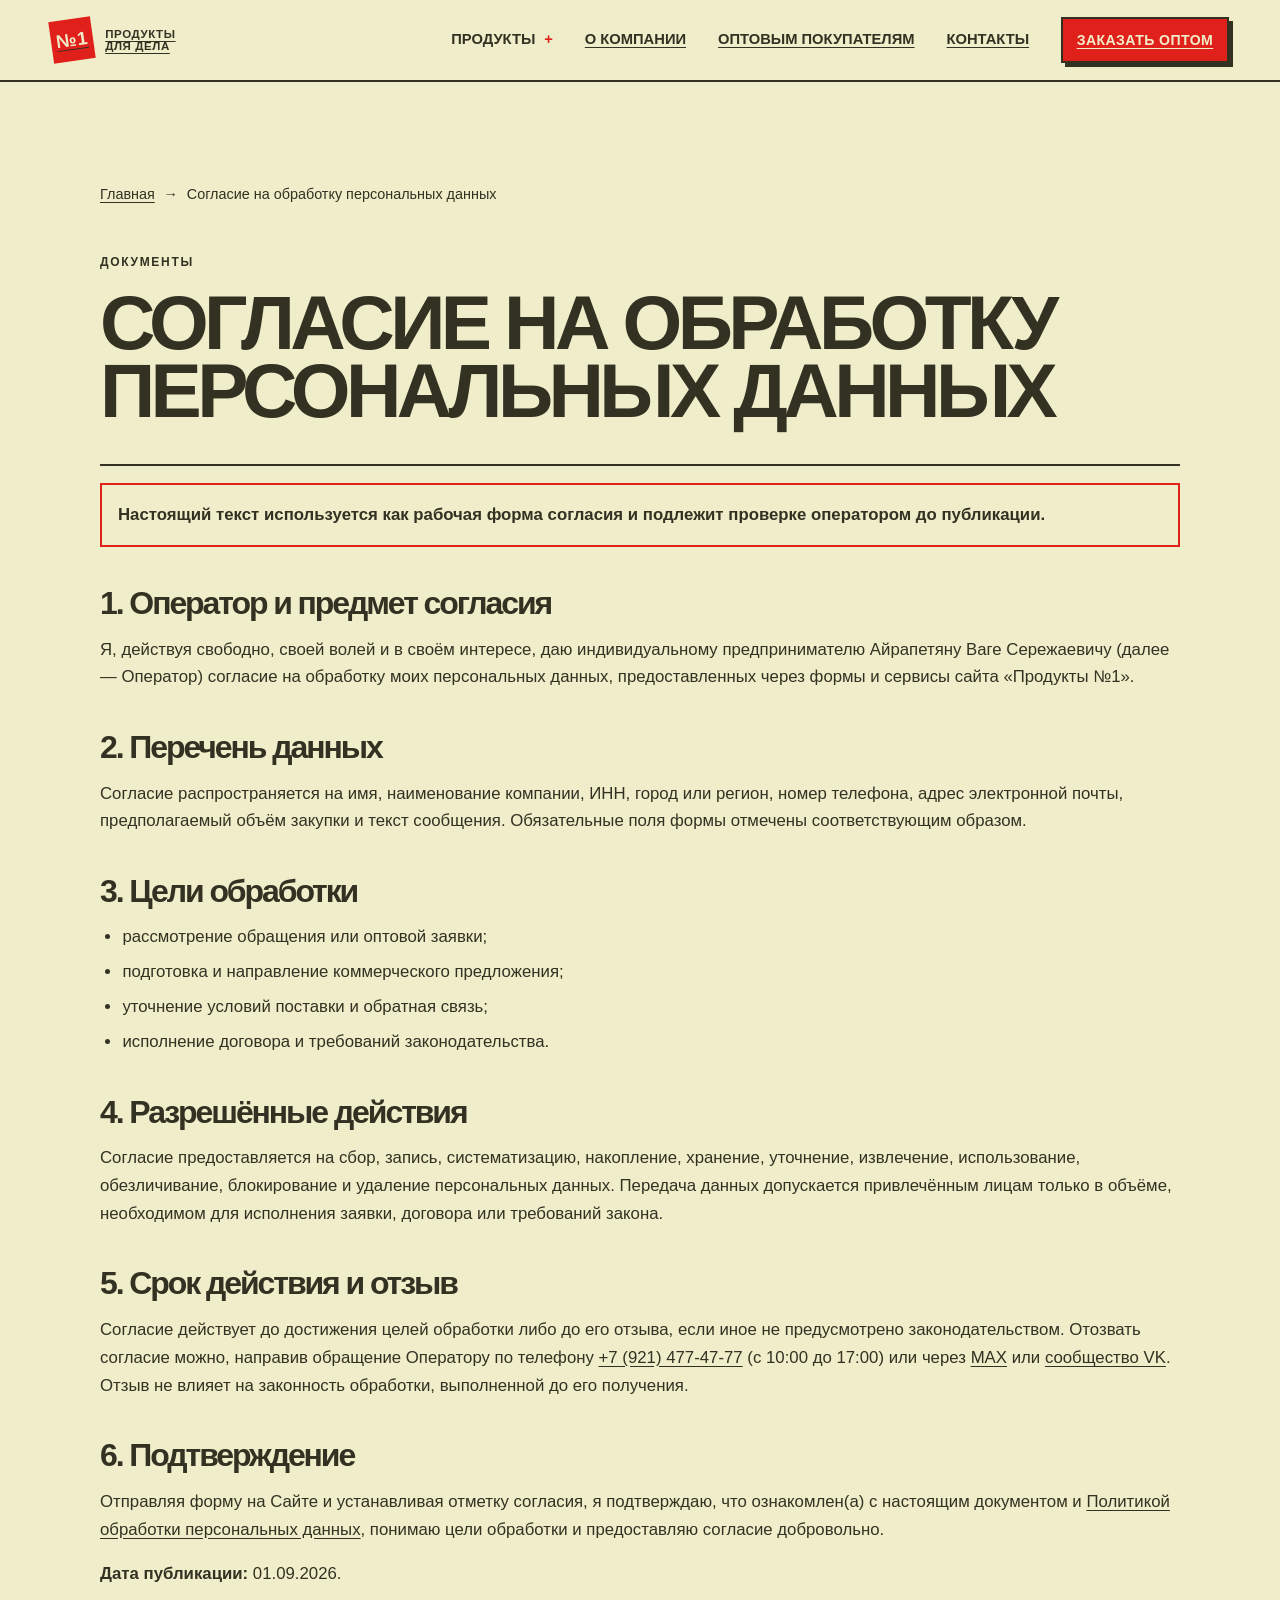
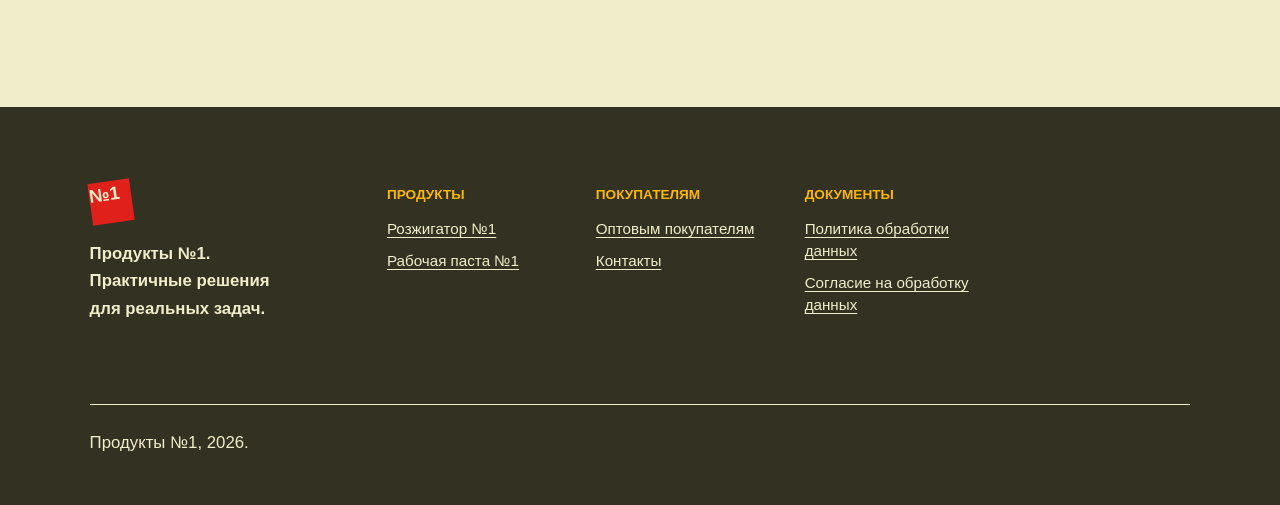
==== consent/index.html @ fa7cd488 "Optimize site SEO and browser video delivery" ====
<!doctype html><html lang="ru"><head><meta charset="utf-8"><meta name="viewport" content="width=device-width, initial-scale=1"><meta name="robots" content="noindex,follow"><base href="../"><title>Согласие на обработку персональных данных — Продукты №1</title><meta name="description" content="Согласие на обработку персональных данных на сайте «Продукты №1»."><link rel="stylesheet" href="assets/css/styles.css"><link rel="stylesheet" href="assets/css/legal.css"></head><body class="legal-page"><a class="skip-link" href="#main">Перейти к содержимому</a><header class="site-header"><a class="brand" href="" aria-label="Продукты №1 — на главную"><span class="brand-mark">№1</span><span>ПРОДУКТЫ<br>ДЛЯ ДЕЛА</span></a><button class="menu-toggle" aria-expanded="false" aria-controls="primary-nav">Меню</button><nav id="primary-nav" class="primary-nav" aria-label="Основная навигация"><div class="nav-products"><button class="products-toggle" aria-expanded="false" aria-controls="products-menu">Продукты <span>+</span></button><div id="products-menu" class="products-menu"><a href="rozzhigator/">Розжигатор №1</a><a href="rabochaya-pasta/">Рабочая паста №1</a></div></div><a href="../#about">О компании</a><a href="opt/">Оптовым покупателям</a><a href="contacts/">Контакты</a><a class="button button-small" href="opt/#wholesale-form">Заказать оптом</a></nav></header><main id="main"><div class="legal-wrap"><nav class="breadcrumbs" aria-label="Хлебные крошки"><a href="">Главная</a><span>→</span><span aria-current="page">Согласие на обработку персональных данных</span></nav><p class="legal-eyebrow">ДОКУМЕНТЫ</p><h1>СОГЛАСИЕ НА ОБРАБОТКУ<br>ПЕРСОНАЛЬНЫХ ДАННЫХ</h1><div class="legal-content"><p class="legal-note">Настоящий текст используется как рабочая форма согласия и подлежит проверке оператором до публикации.</p><h2>1. Оператор и предмет согласия</h2><p>Я, действуя свободно, своей волей и в своём интересе, даю индивидуальному предпринимателю Айрапетяну Ваге Сережаевичу (далее — Оператор) согласие на обработку моих персональных данных, предоставленных через формы и сервисы сайта «Продукты №1».</p><h2>2. Перечень данных</h2><p>Согласие распространяется на имя, наименование компании, ИНН, город или регион, номер телефона, адрес электронной почты, предполагаемый объём закупки и текст сообщения. Обязательные поля формы отмечены соответствующим образом.</p><h2>3. Цели обработки</h2><ul><li>рассмотрение обращения или оптовой заявки;</li><li>подготовка и направление коммерческого предложения;</li><li>уточнение условий поставки и обратная связь;</li><li>исполнение договора и требований законодательства.</li></ul><h2>4. Разрешённые действия</h2><p>Согласие предоставляется на сбор, запись, систематизацию, накопление, хранение, уточнение, извлечение, использование, обезличивание, блокирование и удаление персональных данных. Передача данных допускается привлечённым лицам только в объёме, необходимом для исполнения заявки, договора или требований закона.</p><h2>5. Срок действия и отзыв</h2><p>Согласие действует до достижения целей обработки либо до его отзыва, если иное не предусмотрено законодательством. Отозвать согласие можно, направив обращение Оператору по телефону <a href="tel:+79214774777">+7 (921) 477‑47‑77</a> (с 10:00 до 17:00) или через <a href="https://max.ru/join/h308RtB3o9O3E5S8RD9xw1-KrrHeEQucvA1G_etLBjs" target="_blank" rel="noopener noreferrer">MAX</a> или <a href="https://vk.ru/club238262945" target="_blank" rel="noopener noreferrer">сообщество VK</a>. Отзыв не влияет на законность обработки, выполненной до его получения.</p><h2>6. Подтверждение</h2><p>Отправляя форму на Сайте и устанавливая отметку согласия, я подтверждаю, что ознакомлен(а) с настоящим документом и <a href="privacy/">Политикой обработки персональных данных</a>, понимаю цели обработки и предоставляю согласие добровольно.</p><p><strong>Дата публикации:</strong> 01.09.2026.</p></div></div></main><footer class="site-footer"><div class="footer-brand"><span class="brand-mark">№1</span><p>Продукты №1.<br>Практичные решения<br>для реальных задач.</p></div><div><h3>Продукты</h3><a href="rozzhigator/">Розжигатор №1</a><a href="rabochaya-pasta/">Рабочая паста №1</a></div><div><h3>Покупателям</h3><a href="opt/">Оптовым покупателям</a><a href="contacts/">Контакты</a></div><div><h3>Документы</h3><a href="privacy/">Политика обработки данных</a><a href="consent/" aria-current="page">Согласие на обработку данных</a></div><p class="copyright">Продукты №1, 2026.</p></footer><script src="assets/js/main.js" defer></script></body></html>
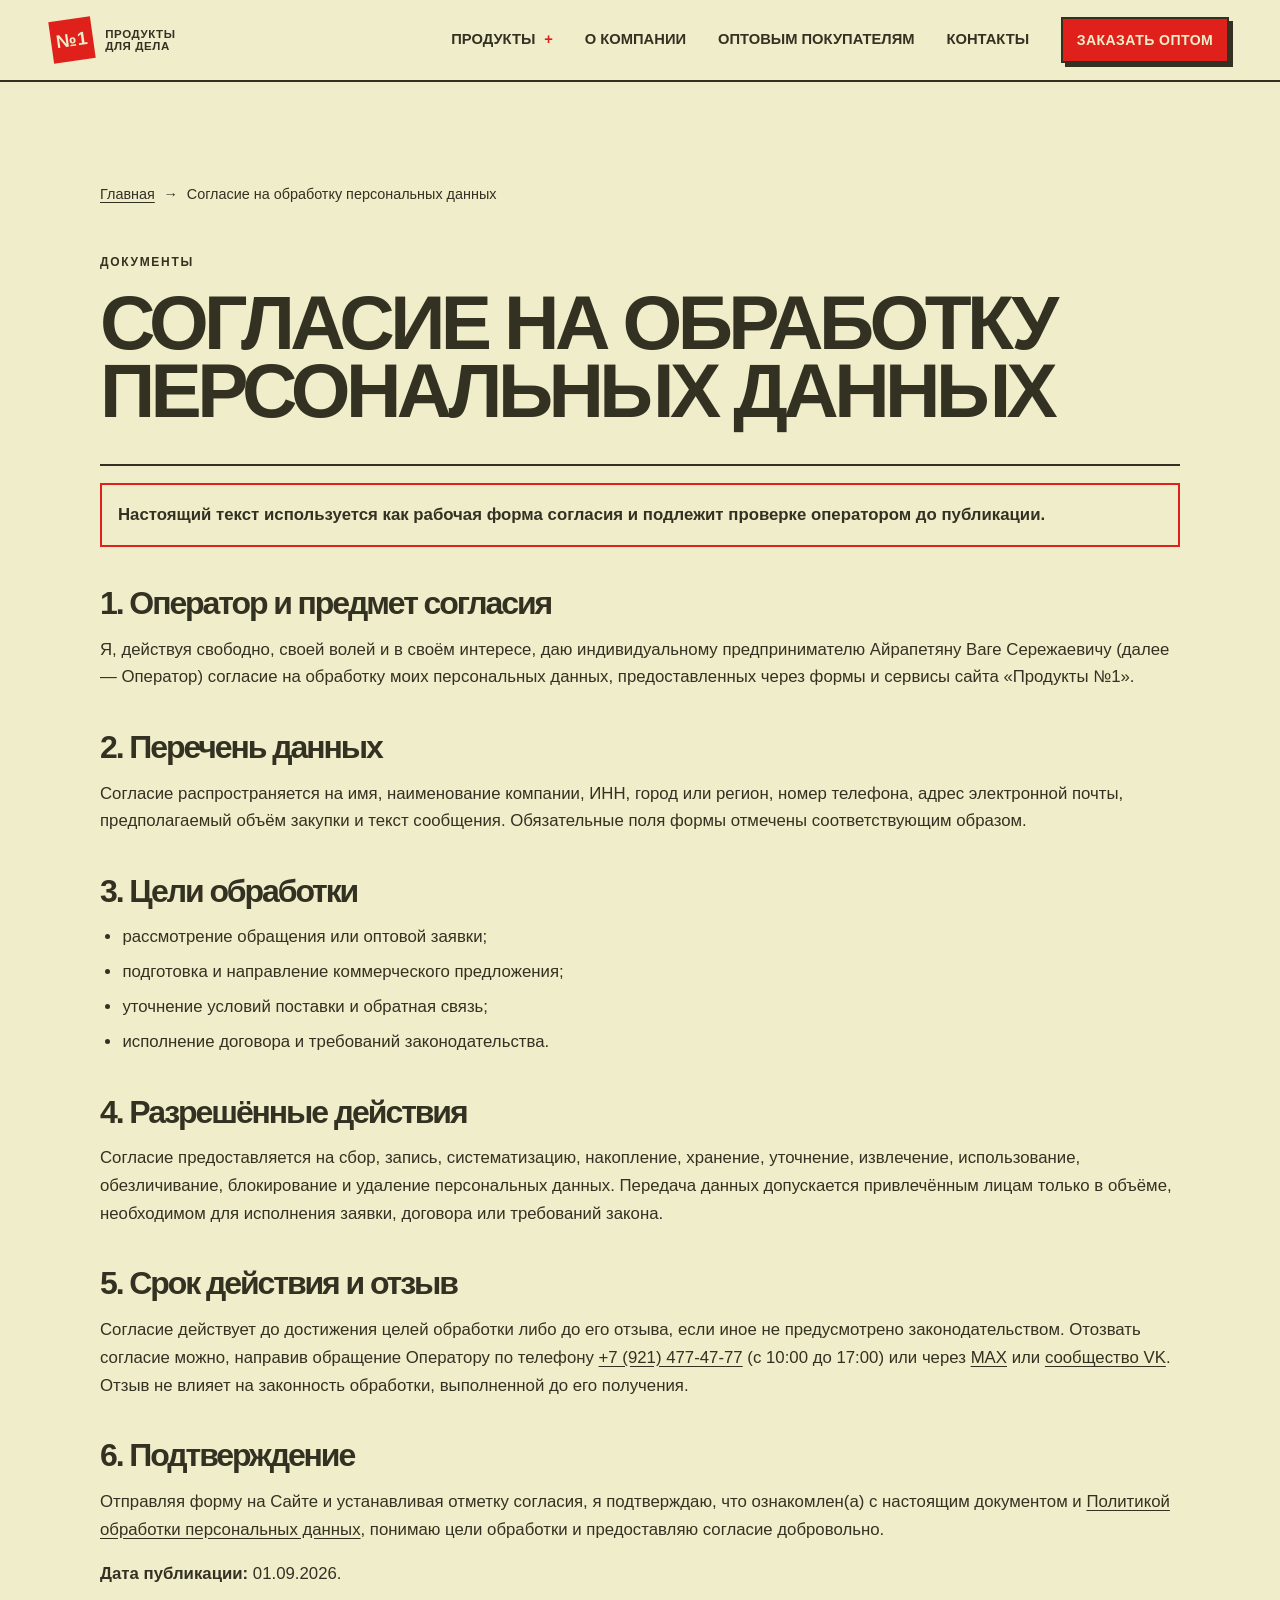
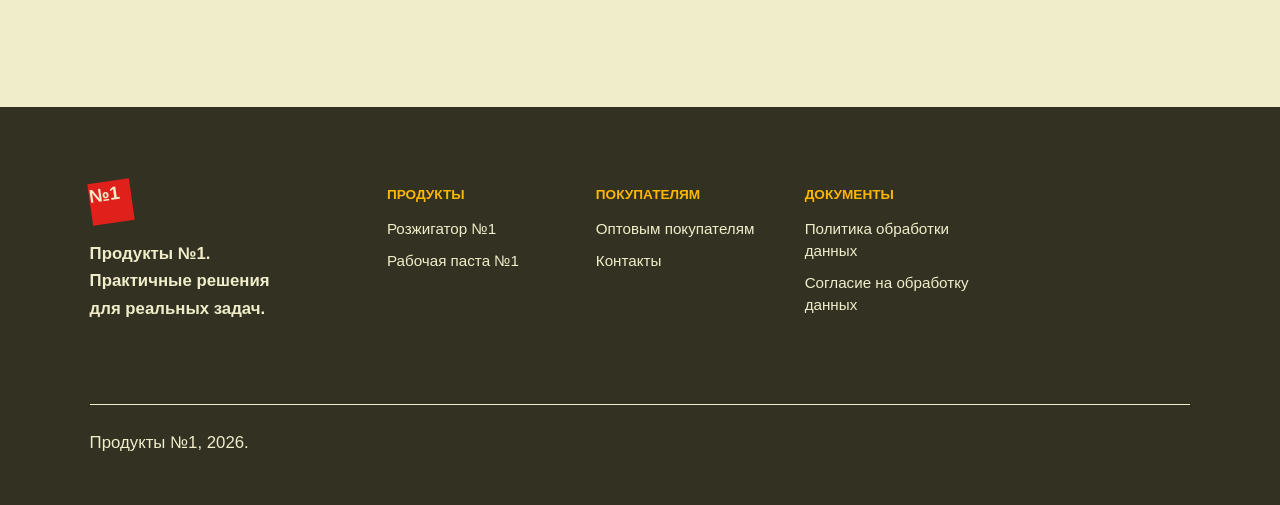
==== commit d5dcd5bb: "Replace site icons with Phosphor Bold set" ====
--- a/consent/index.html
+++ b/consent/index.html
@@ -1 +1 @@
-<!doctype html><html lang="ru"><head><meta charset="utf-8"><meta name="viewport" content="width=device-width, initial-scale=1"><meta name="robots" content="noindex,follow"><base href="../"><title>Согласие на обработку персональных данных — Продукты №1</title><meta name="description" content="Согласие на обработку персональных данных на сайте «Продукты №1»."><link rel="stylesheet" href="assets/css/styles.css"><link rel="stylesheet" href="assets/css/legal.css"></head><body class="legal-page"><a class="skip-link" href="#main">Перейти к содержимому</a><header class="site-header"><a class="brand" href="" aria-label="Продукты №1 — на главную"><span class="brand-mark">№1</span><span>ПРОДУКТЫ<br>ДЛЯ ДЕЛА</span></a><button class="menu-toggle" aria-expanded="false" aria-controls="primary-nav">Меню</button><nav id="primary-nav" class="primary-nav" aria-label="Основная навигация"><div class="nav-products"><button class="products-toggle" aria-expanded="false" aria-controls="products-menu">Продукты <span>+</span></button><div id="products-menu" class="products-menu"><a href="rozzhigator/">Розжигатор №1</a><a href="rabochaya-pasta/">Рабочая паста №1</a></div></div><a href="../#about">О компании</a><a href="opt/">Оптовым покупателям</a><a href="contacts/">Контакты</a><a class="button button-small" href="opt/#wholesale-form">Заказать оптом</a></nav></header><main id="main"><div class="legal-wrap"><nav class="breadcrumbs" aria-label="Хлебные крошки"><a href="">Главная</a><span>→</span><span aria-current="page">Согласие на обработку персональных данных</span></nav><p class="legal-eyebrow">ДОКУМЕНТЫ</p><h1>СОГЛАСИЕ НА ОБРАБОТКУ<br>ПЕРСОНАЛЬНЫХ ДАННЫХ</h1><div class="legal-content"><p class="legal-note">Настоящий текст используется как рабочая форма согласия и подлежит проверке оператором до публикации.</p><h2>1. Оператор и предмет согласия</h2><p>Я, действуя свободно, своей волей и в своём интересе, даю индивидуальному предпринимателю Айрапетяну Ваге Сережаевичу (далее — Оператор) согласие на обработку моих персональных данных, предоставленных через формы и сервисы сайта «Продукты №1».</p><h2>2. Перечень данных</h2><p>Согласие распространяется на имя, наименование компании, ИНН, город или регион, номер телефона, адрес электронной почты, предполагаемый объём закупки и текст сообщения. Обязательные поля формы отмечены соответствующим образом.</p><h2>3. Цели обработки</h2><ul><li>рассмотрение обращения или оптовой заявки;</li><li>подготовка и направление коммерческого предложения;</li><li>уточнение условий поставки и обратная связь;</li><li>исполнение договора и требований законодательства.</li></ul><h2>4. Разрешённые действия</h2><p>Согласие предоставляется на сбор, запись, систематизацию, накопление, хранение, уточнение, извлечение, использование, обезличивание, блокирование и удаление персональных данных. Передача данных допускается привлечённым лицам только в объёме, необходимом для исполнения заявки, договора или требований закона.</p><h2>5. Срок действия и отзыв</h2><p>Согласие действует до достижения целей обработки либо до его отзыва, если иное не предусмотрено законодательством. Отозвать согласие можно, направив обращение Оператору по телефону <a href="tel:+79214774777">+7 (921) 477‑47‑77</a> (с 10:00 до 17:00) или через <a href="https://max.ru/join/h308RtB3o9O3E5S8RD9xw1-KrrHeEQucvA1G_etLBjs" target="_blank" rel="noopener noreferrer">MAX</a> или <a href="https://vk.ru/club238262945" target="_blank" rel="noopener noreferrer">сообщество VK</a>. Отзыв не влияет на законность обработки, выполненной до его получения.</p><h2>6. Подтверждение</h2><p>Отправляя форму на Сайте и устанавливая отметку согласия, я подтверждаю, что ознакомлен(а) с настоящим документом и <a href="privacy/">Политикой обработки персональных данных</a>, понимаю цели обработки и предоставляю согласие добровольно.</p><p><strong>Дата публикации:</strong> 01.09.2026.</p></div></div></main><footer class="site-footer"><div class="footer-brand"><span class="brand-mark">№1</span><p>Продукты №1.<br>Практичные решения<br>для реальных задач.</p></div><div><h3>Продукты</h3><a href="rozzhigator/">Розжигатор №1</a><a href="rabochaya-pasta/">Рабочая паста №1</a></div><div><h3>Покупателям</h3><a href="opt/">Оптовым покупателям</a><a href="contacts/">Контакты</a></div><div><h3>Документы</h3><a href="privacy/">Политика обработки данных</a><a href="consent/" aria-current="page">Согласие на обработку данных</a></div><p class="copyright">Продукты №1, 2026.</p></footer><script src="assets/js/main.js" defer></script></body></html>+<!doctype html><html lang="ru"><head><meta charset="utf-8"><meta name="viewport" content="width=device-width, initial-scale=1"><meta name="robots" content="noindex,follow"><base href="../"><title>Согласие на обработку персональных данных — Продукты №1</title><meta name="description" content="Согласие на обработку персональных данных на сайте «Продукты №1»."><link rel="stylesheet" href="assets/css/styles.css"><link rel="stylesheet" href="assets/icons/phosphor/phosphor-bold.css"><link rel="stylesheet" href="assets/css/legal.css"><link rel="stylesheet" href="assets/icons/phosphor/phosphor-bold.css"></head><body class="legal-page"><a class="skip-link" href="#main">Перейти к содержимому</a><header class="site-header"><a class="brand" href="" aria-label="Продукты №1 — на главную"><span class="brand-mark">№1</span><span>ПРОДУКТЫ<br>ДЛЯ ДЕЛА</span></a><button class="menu-toggle" aria-expanded="false" aria-controls="primary-nav">Меню</button><nav id="primary-nav" class="primary-nav" aria-label="Основная навигация"><div class="nav-products"><button class="products-toggle" aria-expanded="false" aria-controls="products-menu">Продукты <span>+</span></button><div id="products-menu" class="products-menu"><a href="rozzhigator/">Розжигатор №1</a><a href="rabochaya-pasta/">Рабочая паста №1</a></div></div><a href="#about">О компании</a><a href="opt/">Оптовым покупателям</a><a href="contacts/">Контакты</a><a class="button button-small" href="opt/#wholesale-form">Заказать оптом</a></nav></header><main id="main"><div class="legal-wrap"><nav class="breadcrumbs" aria-label="Хлебные крошки"><a href="">Главная</a><span>→</span><span aria-current="page">Согласие на обработку персональных данных</span></nav><p class="legal-eyebrow">ДОКУМЕНТЫ</p><h1>СОГЛАСИЕ НА ОБРАБОТКУ<br>ПЕРСОНАЛЬНЫХ ДАННЫХ</h1><div class="legal-content"><p class="legal-note">Настоящий текст используется как рабочая форма согласия и подлежит проверке оператором до публикации.</p><h2>1. Оператор и предмет согласия</h2><p>Я, действуя свободно, своей волей и в своём интересе, даю индивидуальному предпринимателю Айрапетяну Ваге Сережаевичу (далее — Оператор) согласие на обработку моих персональных данных, предоставленных через формы и сервисы сайта «Продукты №1».</p><h2>2. Перечень данных</h2><p>Согласие распространяется на имя, наименование компании, ИНН, город или регион, номер телефона, адрес электронной почты, предполагаемый объём закупки и текст сообщения. Обязательные поля формы отмечены соответствующим образом.</p><h2>3. Цели обработки</h2><ul><li>рассмотрение обращения или оптовой заявки;</li><li>подготовка и направление коммерческого предложения;</li><li>уточнение условий поставки и обратная связь;</li><li>исполнение договора и требований законодательства.</li></ul><h2>4. Разрешённые действия</h2><p>Согласие предоставляется на сбор, запись, систематизацию, накопление, хранение, уточнение, извлечение, использование, обезличивание, блокирование и удаление персональных данных. Передача данных допускается привлечённым лицам только в объёме, необходимом для исполнения заявки, договора или требований закона.</p><h2>5. Срок действия и отзыв</h2><p>Согласие действует до достижения целей обработки либо до его отзыва, если иное не предусмотрено законодательством. Отозвать согласие можно, направив обращение Оператору по телефону <a href="tel:+79214774777">+7 (921) 477‑47‑77</a> (с 10:00 до 17:00) или через <a href="https://max.ru/join/h308RtB3o9O3E5S8RD9xw1-KrrHeEQucvA1G_etLBjs" target="_blank" rel="noopener noreferrer">MAX</a> или <a href="https://vk.ru/club238262945" target="_blank" rel="noopener noreferrer">сообщество VK</a>. Отзыв не влияет на законность обработки, выполненной до его получения.</p><h2>6. Подтверждение</h2><p>Отправляя форму на Сайте и устанавливая отметку согласия, я подтверждаю, что ознакомлен(а) с настоящим документом и <a href="privacy/">Политикой обработки персональных данных</a>, понимаю цели обработки и предоставляю согласие добровольно.</p><p><strong>Дата публикации:</strong> 01.09.2026.</p></div></div></main><footer class="site-footer"><div class="footer-brand"><span class="brand-mark">№1</span><p>Продукты №1.<br>Практичные решения<br>для реальных задач.</p></div><div><h3>Продукты</h3><a href="rozzhigator/">Розжигатор №1</a><a href="rabochaya-pasta/">Рабочая паста №1</a></div><div><h3>Покупателям</h3><a href="opt/">Оптовым покупателям</a><a href="contacts/">Контакты</a></div><div><h3>Документы</h3><a href="privacy/">Политика обработки данных</a><a href="consent/" aria-current="page">Согласие на обработку данных</a></div><p class="copyright">Продукты №1, 2026.</p></footer><script src="assets/js/main.js" defer></script></body></html>
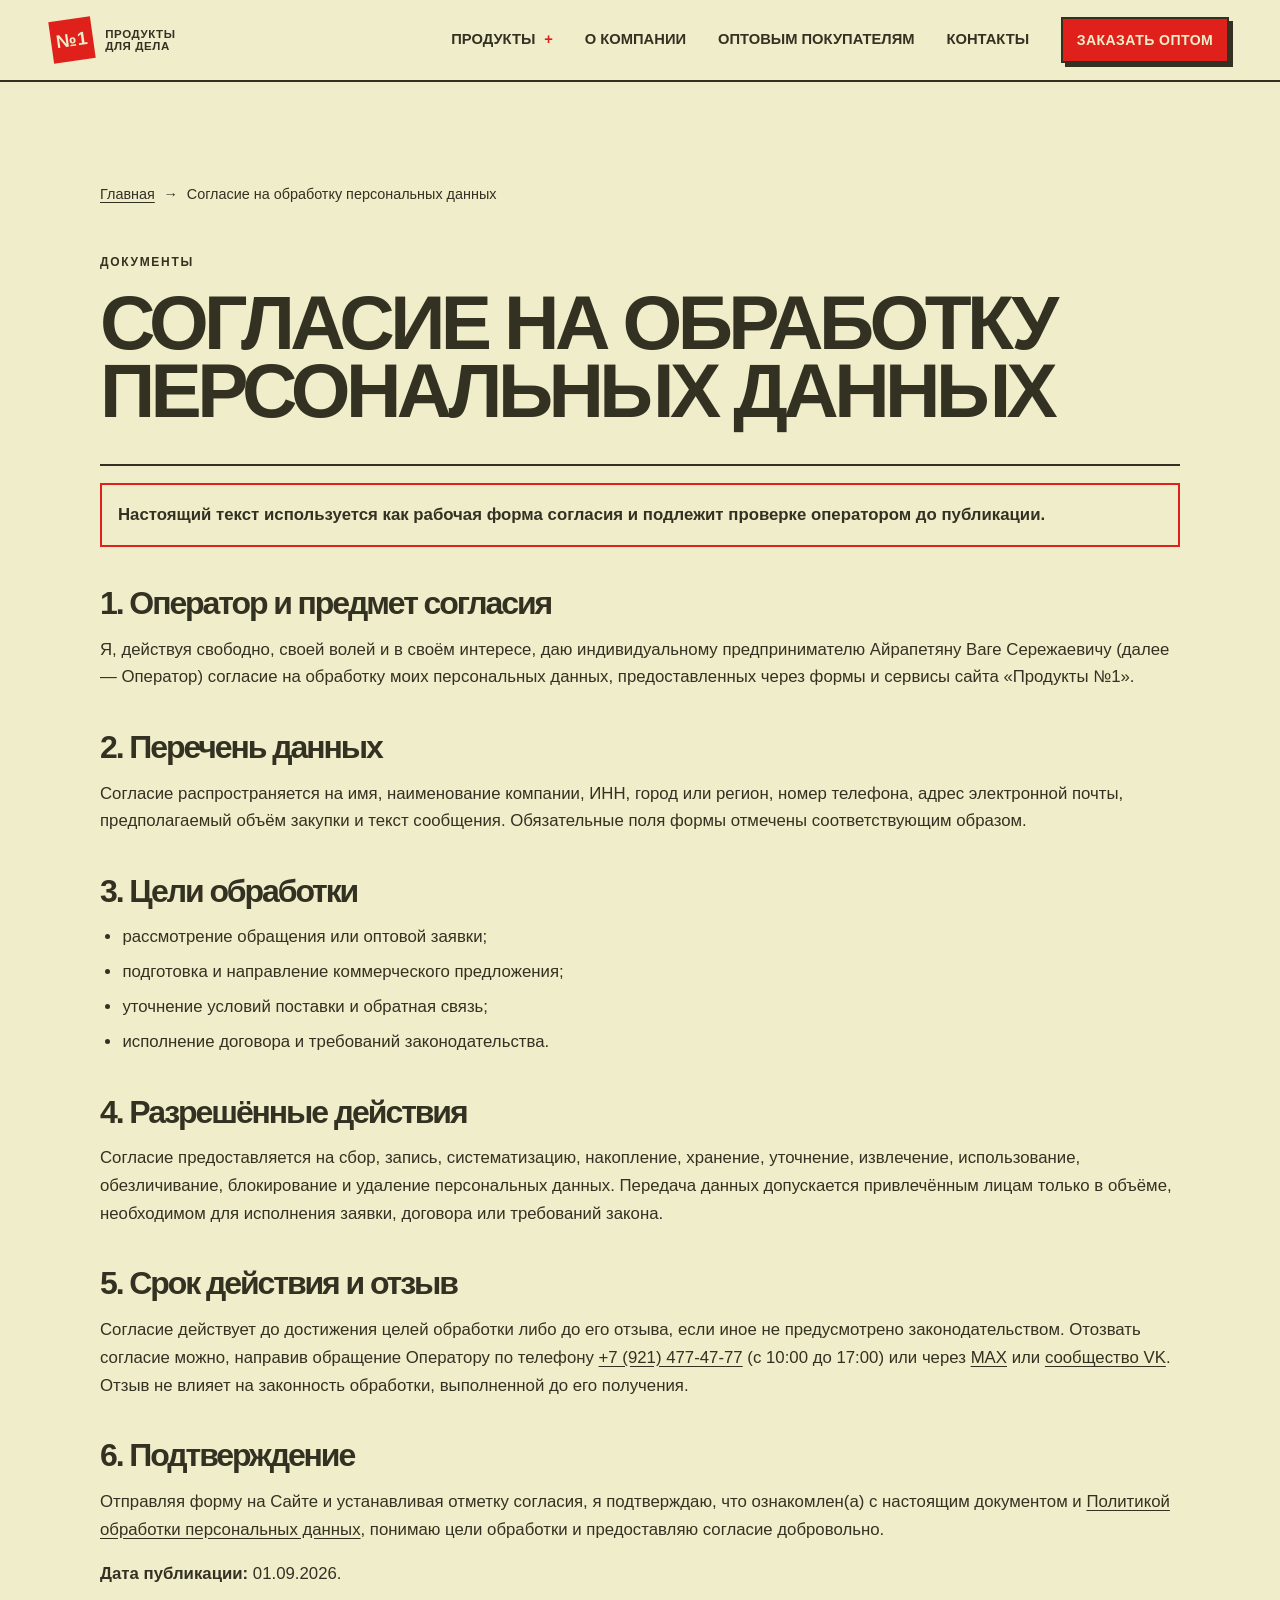
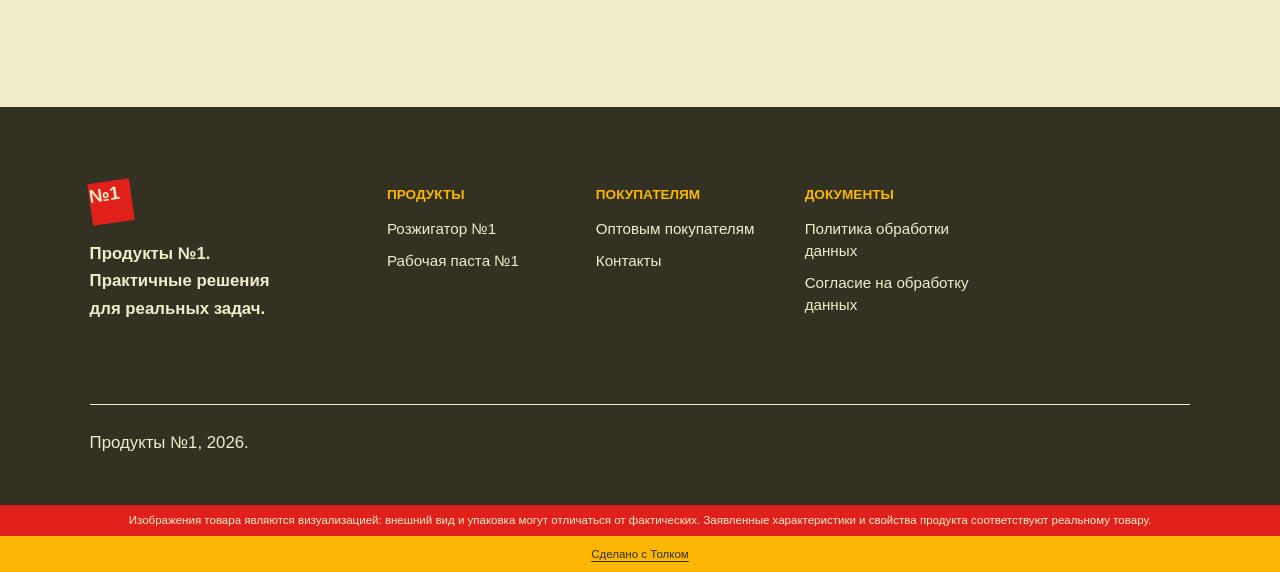
==== commit f048b288: "Обновить инструкции и адаптивные изображения" ====
--- a/consent/index.html
+++ b/consent/index.html
@@ -1 +1 @@
-<!doctype html><html lang="ru"><head><meta charset="utf-8"><meta name="viewport" content="width=device-width, initial-scale=1"><meta name="robots" content="noindex,follow"><base href="../"><title>Согласие на обработку персональных данных — Продукты №1</title><meta name="description" content="Согласие на обработку персональных данных на сайте «Продукты №1»."><link rel="stylesheet" href="assets/css/styles.css"><link rel="stylesheet" href="assets/icons/phosphor/phosphor-bold.css"><link rel="stylesheet" href="assets/css/legal.css"><link rel="stylesheet" href="assets/icons/phosphor/phosphor-bold.css"></head><body class="legal-page"><a class="skip-link" href="#main">Перейти к содержимому</a><header class="site-header"><a class="brand" href="" aria-label="Продукты №1 — на главную"><span class="brand-mark">№1</span><span>ПРОДУКТЫ<br>ДЛЯ ДЕЛА</span></a><button class="menu-toggle" aria-expanded="false" aria-controls="primary-nav">Меню</button><nav id="primary-nav" class="primary-nav" aria-label="Основная навигация"><div class="nav-products"><button class="products-toggle" aria-expanded="false" aria-controls="products-menu">Продукты <span>+</span></button><div id="products-menu" class="products-menu"><a href="rozzhigator/">Розжигатор №1</a><a href="rabochaya-pasta/">Рабочая паста №1</a></div></div><a href="#about">О компании</a><a href="opt/">Оптовым покупателям</a><a href="contacts/">Контакты</a><a class="button button-small" href="opt/#wholesale-form">Заказать оптом</a></nav></header><main id="main"><div class="legal-wrap"><nav class="breadcrumbs" aria-label="Хлебные крошки"><a href="">Главная</a><span>→</span><span aria-current="page">Согласие на обработку персональных данных</span></nav><p class="legal-eyebrow">ДОКУМЕНТЫ</p><h1>СОГЛАСИЕ НА ОБРАБОТКУ<br>ПЕРСОНАЛЬНЫХ ДАННЫХ</h1><div class="legal-content"><p class="legal-note">Настоящий текст используется как рабочая форма согласия и подлежит проверке оператором до публикации.</p><h2>1. Оператор и предмет согласия</h2><p>Я, действуя свободно, своей волей и в своём интересе, даю индивидуальному предпринимателю Айрапетяну Ваге Сережаевичу (далее — Оператор) согласие на обработку моих персональных данных, предоставленных через формы и сервисы сайта «Продукты №1».</p><h2>2. Перечень данных</h2><p>Согласие распространяется на имя, наименование компании, ИНН, город или регион, номер телефона, адрес электронной почты, предполагаемый объём закупки и текст сообщения. Обязательные поля формы отмечены соответствующим образом.</p><h2>3. Цели обработки</h2><ul><li>рассмотрение обращения или оптовой заявки;</li><li>подготовка и направление коммерческого предложения;</li><li>уточнение условий поставки и обратная связь;</li><li>исполнение договора и требований законодательства.</li></ul><h2>4. Разрешённые действия</h2><p>Согласие предоставляется на сбор, запись, систематизацию, накопление, хранение, уточнение, извлечение, использование, обезличивание, блокирование и удаление персональных данных. Передача данных допускается привлечённым лицам только в объёме, необходимом для исполнения заявки, договора или требований закона.</p><h2>5. Срок действия и отзыв</h2><p>Согласие действует до достижения целей обработки либо до его отзыва, если иное не предусмотрено законодательством. Отозвать согласие можно, направив обращение Оператору по телефону <a href="tel:+79214774777">+7 (921) 477‑47‑77</a> (с 10:00 до 17:00) или через <a href="https://max.ru/join/h308RtB3o9O3E5S8RD9xw1-KrrHeEQucvA1G_etLBjs" target="_blank" rel="noopener noreferrer">MAX</a> или <a href="https://vk.ru/club238262945" target="_blank" rel="noopener noreferrer">сообщество VK</a>. Отзыв не влияет на законность обработки, выполненной до его получения.</p><h2>6. Подтверждение</h2><p>Отправляя форму на Сайте и устанавливая отметку согласия, я подтверждаю, что ознакомлен(а) с настоящим документом и <a href="privacy/">Политикой обработки персональных данных</a>, понимаю цели обработки и предоставляю согласие добровольно.</p><p><strong>Дата публикации:</strong> 01.09.2026.</p></div></div></main><footer class="site-footer"><div class="footer-brand"><span class="brand-mark">№1</span><p>Продукты №1.<br>Практичные решения<br>для реальных задач.</p></div><div><h3>Продукты</h3><a href="rozzhigator/">Розжигатор №1</a><a href="rabochaya-pasta/">Рабочая паста №1</a></div><div><h3>Покупателям</h3><a href="opt/">Оптовым покупателям</a><a href="contacts/">Контакты</a></div><div><h3>Документы</h3><a href="privacy/">Политика обработки данных</a><a href="consent/" aria-current="page">Согласие на обработку данных</a></div><p class="copyright">Продукты №1, 2026.</p></footer><script src="assets/js/main.js" defer></script></body></html>+<!doctype html><html lang="ru"><head><meta charset="utf-8"><meta name="viewport" content="width=device-width, initial-scale=1"><meta name="robots" content="noindex,follow"><base href="../"><title>Согласие на обработку персональных данных — Продукты №1</title><meta property="og:type" content="website"><meta property="og:site_name" content="Продукты №1"><meta property="og:locale" content="ru_RU"><meta property="og:title" content="Согласие на обработку персональных данных — Продукты №1"><meta property="og:description" content="Согласие на обработку персональных данных на сайте «Продукты №1»."><meta property="og:url" content="https://gevget.github.io/vad/"><meta property="og:image" content="https://gevget.github.io/vad/assets/images/social/og-home.svg"><meta property="og:image:width" content="1200"><meta property="og:image:height" content="630"><meta property="og:image:alt" content="Согласие на обработку персональных данных"><meta name="description" content="Согласие на обработку персональных данных на сайте «Продукты №1»."><link rel="stylesheet" href="assets/css/styles.css"><link rel="stylesheet" href="assets/icons/phosphor/phosphor-bold.css"><link rel="stylesheet" href="assets/css/legal.css"><link rel="stylesheet" href="assets/icons/phosphor/phosphor-bold.css"><meta name="twitter:image:alt" content="Согласие на обработку персональных данных"><meta name="twitter:card" content="summary_large_image"><meta name="twitter:title" content="Согласие на обработку персональных данных — Продукты №1"><meta name="twitter:description" content="Согласие на обработку персональных данных на сайте «Продукты №1»."><meta name="twitter:image" content="https://gevget.github.io/vad/assets/images/social/og-home.svg"></head><body class="legal-page"><a class="skip-link" href="#main">Перейти к содержимому</a><header class="site-header"><a class="brand" href="" aria-label="Продукты №1 — на главную"><span class="brand-mark">№1</span><span>ПРОДУКТЫ<br>ДЛЯ ДЕЛА</span></a><button class="menu-toggle" aria-expanded="false" aria-controls="primary-nav">Меню</button><nav id="primary-nav" class="primary-nav" aria-label="Основная навигация"><div class="nav-products"><button class="products-toggle" aria-expanded="false" aria-controls="products-menu">Продукты <span>+</span></button><div id="products-menu" class="products-menu"><a href="rozzhigator/">Розжигатор №1</a><a href="rabochaya-pasta/">Рабочая паста №1</a></div></div><a href="#about">О компании</a><a href="opt/">Оптовым покупателям</a><a href="contacts/">Контакты</a><a class="button button-small" href="opt/#wholesale-form">Заказать оптом</a></nav></header><main id="main"><div class="legal-wrap"><nav class="breadcrumbs" aria-label="Хлебные крошки"><a href="">Главная</a><span>→</span><span aria-current="page">Согласие на обработку персональных данных</span></nav><p class="legal-eyebrow">ДОКУМЕНТЫ</p><h1>СОГЛАСИЕ НА ОБРАБОТКУ<br>ПЕРСОНАЛЬНЫХ ДАННЫХ</h1><div class="legal-content"><p class="legal-note">Настоящий текст используется как рабочая форма согласия и подлежит проверке оператором до публикации.</p><h2>1. Оператор и предмет согласия</h2><p>Я, действуя свободно, своей волей и в своём интересе, даю индивидуальному предпринимателю Айрапетяну Ваге Сережаевичу (далее — Оператор) согласие на обработку моих персональных данных, предоставленных через формы и сервисы сайта «Продукты №1».</p><h2>2. Перечень данных</h2><p>Согласие распространяется на имя, наименование компании, ИНН, город или регион, номер телефона, адрес электронной почты, предполагаемый объём закупки и текст сообщения. Обязательные поля формы отмечены соответствующим образом.</p><h2>3. Цели обработки</h2><ul><li>рассмотрение обращения или оптовой заявки;</li><li>подготовка и направление коммерческого предложения;</li><li>уточнение условий поставки и обратная связь;</li><li>исполнение договора и требований законодательства.</li></ul><h2>4. Разрешённые действия</h2><p>Согласие предоставляется на сбор, запись, систематизацию, накопление, хранение, уточнение, извлечение, использование, обезличивание, блокирование и удаление персональных данных. Передача данных допускается привлечённым лицам только в объёме, необходимом для исполнения заявки, договора или требований закона.</p><h2>5. Срок действия и отзыв</h2><p>Согласие действует до достижения целей обработки либо до его отзыва, если иное не предусмотрено законодательством. Отозвать согласие можно, направив обращение Оператору по телефону <a href="tel:+79214774777">+7 (921) 477‑47‑77</a> (с 10:00 до 17:00) или через <a href="https://max.ru/join/h308RtB3o9O3E5S8RD9xw1-KrrHeEQucvA1G_etLBjs" target="_blank" rel="noopener noreferrer">MAX</a> или <a href="https://vk.ru/club238262945" target="_blank" rel="noopener noreferrer">сообщество VK</a>. Отзыв не влияет на законность обработки, выполненной до его получения.</p><h2>6. Подтверждение</h2><p>Отправляя форму на Сайте и устанавливая отметку согласия, я подтверждаю, что ознакомлен(а) с настоящим документом и <a href="privacy/">Политикой обработки персональных данных</a>, понимаю цели обработки и предоставляю согласие добровольно.</p><p><strong>Дата публикации:</strong> 01.09.2026.</p></div></div></main><footer class="site-footer"><div class="footer-brand"><span class="brand-mark">№1</span><p>Продукты №1.<br>Практичные решения<br>для реальных задач.</p></div><div><h3>Продукты</h3><a href="rozzhigator/">Розжигатор №1</a><a href="rabochaya-pasta/">Рабочая паста №1</a></div><div><h3>Покупателям</h3><a href="opt/">Оптовым покупателям</a><a href="contacts/">Контакты</a></div><div><h3>Документы</h3><a href="privacy/">Политика обработки данных</a><a href="consent/" aria-current="page">Согласие на обработку данных</a></div><p class="copyright">Продукты №1, 2026.</p></footer><div class="footer-disclaimer" role="note">Изображения товара являются визуализацией: внешний вид и упаковка могут отличаться от фактических. Заявленные характеристики и свойства продукта соответствуют реальному товару.</div><div class="footer-credit"><a href="https://tolk-usite.com/" target="_blank" rel="noopener noreferrer">Сделано с Толком</a></div><script src="assets/js/main.js" defer></script></body></html>
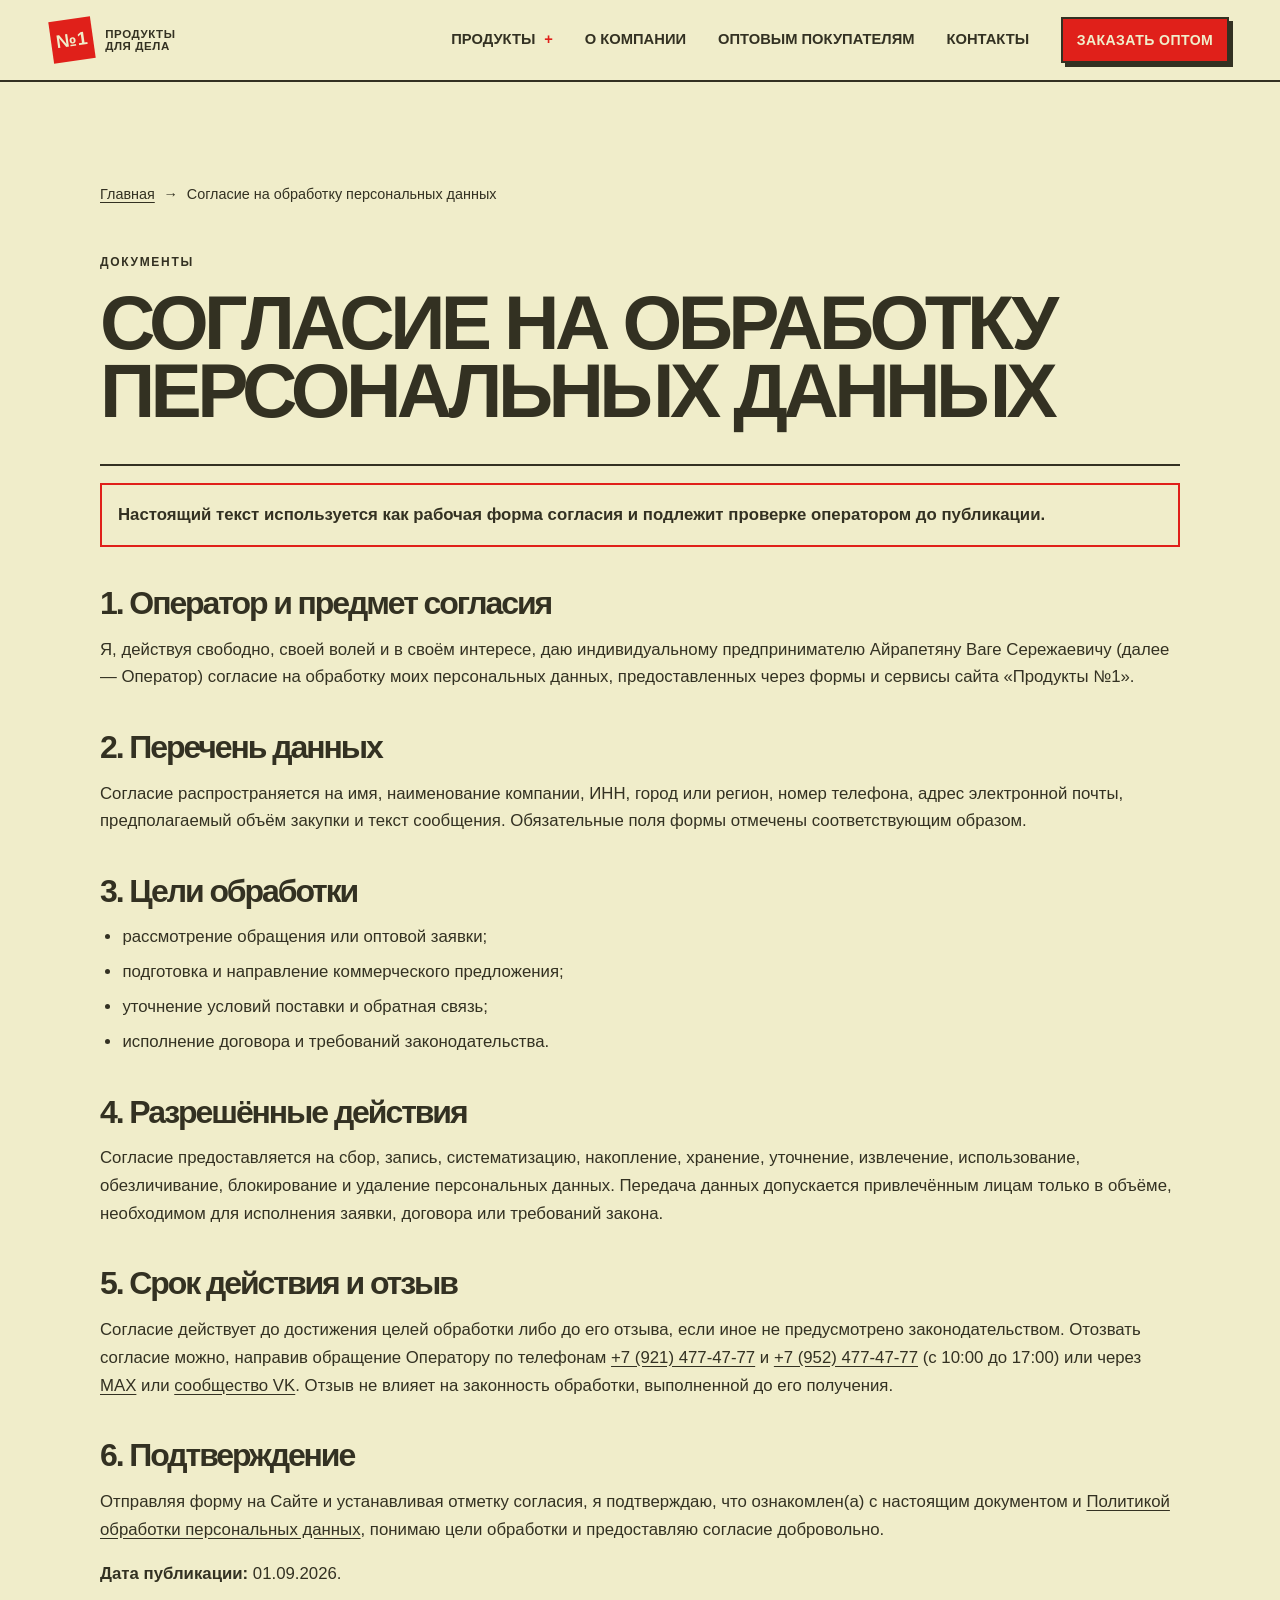
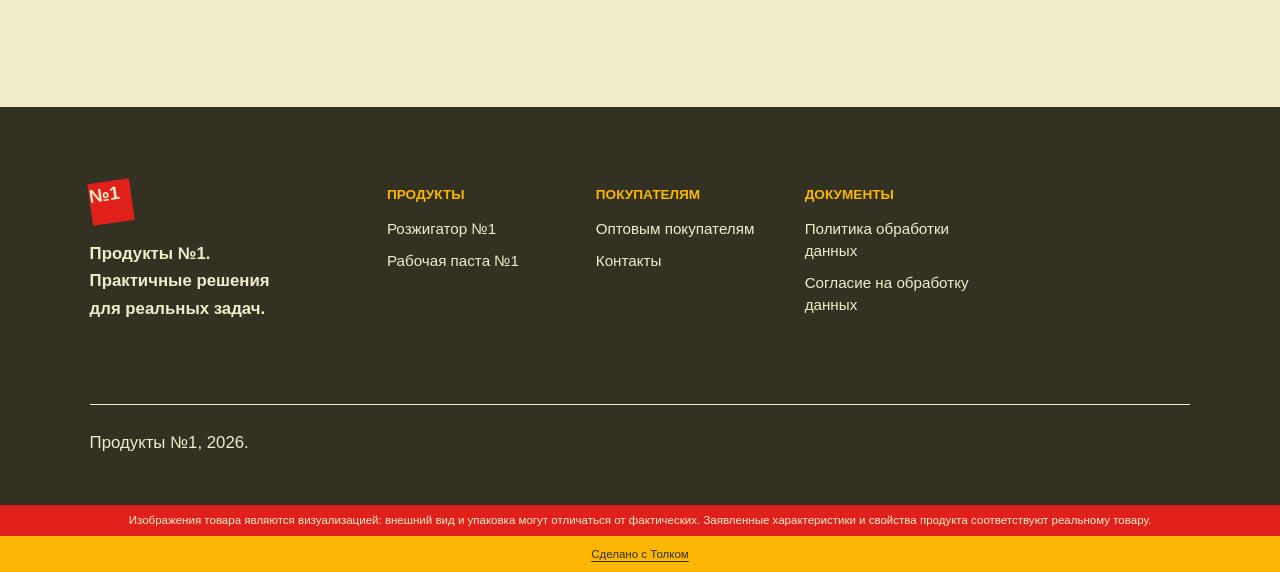
==== commit 95dab1de: "Обновить страницы продуктов и медиагалереи" ====
--- a/consent/index.html
+++ b/consent/index.html
@@ -1 +1 @@
-<!doctype html><html lang="ru"><head><meta charset="utf-8"><meta name="viewport" content="width=device-width, initial-scale=1"><meta name="robots" content="noindex,follow"><base href="../"><title>Согласие на обработку персональных данных — Продукты №1</title><meta property="og:type" content="website"><meta property="og:site_name" content="Продукты №1"><meta property="og:locale" content="ru_RU"><meta property="og:title" content="Согласие на обработку персональных данных — Продукты №1"><meta property="og:description" content="Согласие на обработку персональных данных на сайте «Продукты №1»."><meta property="og:url" content="https://gevget.github.io/vad/"><meta property="og:image" content="https://gevget.github.io/vad/assets/images/social/og-home.svg"><meta property="og:image:width" content="1200"><meta property="og:image:height" content="630"><meta property="og:image:alt" content="Согласие на обработку персональных данных"><meta name="description" content="Согласие на обработку персональных данных на сайте «Продукты №1»."><link rel="stylesheet" href="assets/css/styles.css"><link rel="stylesheet" href="assets/icons/phosphor/phosphor-bold.css"><link rel="stylesheet" href="assets/css/legal.css"><link rel="stylesheet" href="assets/icons/phosphor/phosphor-bold.css"><meta name="twitter:image:alt" content="Согласие на обработку персональных данных"><meta name="twitter:card" content="summary_large_image"><meta name="twitter:title" content="Согласие на обработку персональных данных — Продукты №1"><meta name="twitter:description" content="Согласие на обработку персональных данных на сайте «Продукты №1»."><meta name="twitter:image" content="https://gevget.github.io/vad/assets/images/social/og-home.svg"></head><body class="legal-page"><a class="skip-link" href="#main">Перейти к содержимому</a><header class="site-header"><a class="brand" href="" aria-label="Продукты №1 — на главную"><span class="brand-mark">№1</span><span>ПРОДУКТЫ<br>ДЛЯ ДЕЛА</span></a><button class="menu-toggle" aria-expanded="false" aria-controls="primary-nav">Меню</button><nav id="primary-nav" class="primary-nav" aria-label="Основная навигация"><div class="nav-products"><button class="products-toggle" aria-expanded="false" aria-controls="products-menu">Продукты <span>+</span></button><div id="products-menu" class="products-menu"><a href="rozzhigator/">Розжигатор №1</a><a href="rabochaya-pasta/">Рабочая паста №1</a></div></div><a href="#about">О компании</a><a href="opt/">Оптовым покупателям</a><a href="contacts/">Контакты</a><a class="button button-small" href="opt/#wholesale-form">Заказать оптом</a></nav></header><main id="main"><div class="legal-wrap"><nav class="breadcrumbs" aria-label="Хлебные крошки"><a href="">Главная</a><span>→</span><span aria-current="page">Согласие на обработку персональных данных</span></nav><p class="legal-eyebrow">ДОКУМЕНТЫ</p><h1>СОГЛАСИЕ НА ОБРАБОТКУ<br>ПЕРСОНАЛЬНЫХ ДАННЫХ</h1><div class="legal-content"><p class="legal-note">Настоящий текст используется как рабочая форма согласия и подлежит проверке оператором до публикации.</p><h2>1. Оператор и предмет согласия</h2><p>Я, действуя свободно, своей волей и в своём интересе, даю индивидуальному предпринимателю Айрапетяну Ваге Сережаевичу (далее — Оператор) согласие на обработку моих персональных данных, предоставленных через формы и сервисы сайта «Продукты №1».</p><h2>2. Перечень данных</h2><p>Согласие распространяется на имя, наименование компании, ИНН, город или регион, номер телефона, адрес электронной почты, предполагаемый объём закупки и текст сообщения. Обязательные поля формы отмечены соответствующим образом.</p><h2>3. Цели обработки</h2><ul><li>рассмотрение обращения или оптовой заявки;</li><li>подготовка и направление коммерческого предложения;</li><li>уточнение условий поставки и обратная связь;</li><li>исполнение договора и требований законодательства.</li></ul><h2>4. Разрешённые действия</h2><p>Согласие предоставляется на сбор, запись, систематизацию, накопление, хранение, уточнение, извлечение, использование, обезличивание, блокирование и удаление персональных данных. Передача данных допускается привлечённым лицам только в объёме, необходимом для исполнения заявки, договора или требований закона.</p><h2>5. Срок действия и отзыв</h2><p>Согласие действует до достижения целей обработки либо до его отзыва, если иное не предусмотрено законодательством. Отозвать согласие можно, направив обращение Оператору по телефону <a href="tel:+79214774777">+7 (921) 477‑47‑77</a> (с 10:00 до 17:00) или через <a href="https://max.ru/join/h308RtB3o9O3E5S8RD9xw1-KrrHeEQucvA1G_etLBjs" target="_blank" rel="noopener noreferrer">MAX</a> или <a href="https://vk.ru/club238262945" target="_blank" rel="noopener noreferrer">сообщество VK</a>. Отзыв не влияет на законность обработки, выполненной до его получения.</p><h2>6. Подтверждение</h2><p>Отправляя форму на Сайте и устанавливая отметку согласия, я подтверждаю, что ознакомлен(а) с настоящим документом и <a href="privacy/">Политикой обработки персональных данных</a>, понимаю цели обработки и предоставляю согласие добровольно.</p><p><strong>Дата публикации:</strong> 01.09.2026.</p></div></div></main><footer class="site-footer"><div class="footer-brand"><span class="brand-mark">№1</span><p>Продукты №1.<br>Практичные решения<br>для реальных задач.</p></div><div><h3>Продукты</h3><a href="rozzhigator/">Розжигатор №1</a><a href="rabochaya-pasta/">Рабочая паста №1</a></div><div><h3>Покупателям</h3><a href="opt/">Оптовым покупателям</a><a href="contacts/">Контакты</a></div><div><h3>Документы</h3><a href="privacy/">Политика обработки данных</a><a href="consent/" aria-current="page">Согласие на обработку данных</a></div><p class="copyright">Продукты №1, 2026.</p></footer><div class="footer-disclaimer" role="note">Изображения товара являются визуализацией: внешний вид и упаковка могут отличаться от фактических. Заявленные характеристики и свойства продукта соответствуют реальному товару.</div><div class="footer-credit"><a href="https://tolk-usite.com/" target="_blank" rel="noopener noreferrer">Сделано с Толком</a></div><script src="assets/js/main.js" defer></script></body></html>+<!doctype html><html lang="ru"><head><meta charset="utf-8"><meta name="viewport" content="width=device-width, initial-scale=1"><meta name="robots" content="noindex,follow"><base href="../"><title>Согласие на обработку персональных данных — Продукты №1</title><meta property="og:type" content="website"><meta property="og:site_name" content="Продукты №1"><meta property="og:locale" content="ru_RU"><meta property="og:title" content="Согласие на обработку персональных данных — Продукты №1"><meta property="og:description" content="Согласие на обработку персональных данных на сайте «Продукты №1»."><meta property="og:url" content="https://gevget.github.io/vad/"><meta property="og:image" content="https://gevget.github.io/vad/assets/images/social/og-home.svg"><meta property="og:image:width" content="1200"><meta property="og:image:height" content="630"><meta property="og:image:alt" content="Согласие на обработку персональных данных"><meta name="description" content="Согласие на обработку персональных данных на сайте «Продукты №1»."><link rel="stylesheet" href="assets/css/styles.css"><link rel="stylesheet" href="assets/icons/phosphor/phosphor-bold.css"><link rel="stylesheet" href="assets/css/legal.css"><link rel="stylesheet" href="assets/icons/phosphor/phosphor-bold.css"><meta name="twitter:image:alt" content="Согласие на обработку персональных данных"><meta name="twitter:card" content="summary_large_image"><meta name="twitter:title" content="Согласие на обработку персональных данных — Продукты №1"><meta name="twitter:description" content="Согласие на обработку персональных данных на сайте «Продукты №1»."><meta name="twitter:image" content="https://gevget.github.io/vad/assets/images/social/og-home.svg"></head><body class="legal-page"><a class="skip-link" href="#main">Перейти к содержимому</a><header class="site-header"><a class="brand" href="" aria-label="Продукты №1 — на главную"><span class="brand-mark">№1</span><span>ПРОДУКТЫ<br>ДЛЯ ДЕЛА</span></a><button class="menu-toggle" aria-expanded="false" aria-controls="primary-nav">Меню</button><nav id="primary-nav" class="primary-nav" aria-label="Основная навигация"><div class="nav-products"><button class="products-toggle" aria-expanded="false" aria-controls="products-menu">Продукты <span>+</span></button><div id="products-menu" class="products-menu"><a href="rozzhigator/">Розжигатор №1</a><a href="rabochaya-pasta/">Рабочая паста №1</a></div></div><a href="#about">О компании</a><a href="opt/">Оптовым покупателям</a><a href="contacts/">Контакты</a><a class="button button-small" href="opt/#wholesale-form">Заказать оптом</a></nav></header><main id="main"><div class="legal-wrap"><nav class="breadcrumbs" aria-label="Хлебные крошки"><a href="">Главная</a><span>→</span><span aria-current="page">Согласие на обработку персональных данных</span></nav><p class="legal-eyebrow">ДОКУМЕНТЫ</p><h1>СОГЛАСИЕ НА ОБРАБОТКУ<br>ПЕРСОНАЛЬНЫХ ДАННЫХ</h1><div class="legal-content"><p class="legal-note">Настоящий текст используется как рабочая форма согласия и подлежит проверке оператором до публикации.</p><h2>1. Оператор и предмет согласия</h2><p>Я, действуя свободно, своей волей и в своём интересе, даю индивидуальному предпринимателю Айрапетяну Ваге Сережаевичу (далее — Оператор) согласие на обработку моих персональных данных, предоставленных через формы и сервисы сайта «Продукты №1».</p><h2>2. Перечень данных</h2><p>Согласие распространяется на имя, наименование компании, ИНН, город или регион, номер телефона, адрес электронной почты, предполагаемый объём закупки и текст сообщения. Обязательные поля формы отмечены соответствующим образом.</p><h2>3. Цели обработки</h2><ul><li>рассмотрение обращения или оптовой заявки;</li><li>подготовка и направление коммерческого предложения;</li><li>уточнение условий поставки и обратная связь;</li><li>исполнение договора и требований законодательства.</li></ul><h2>4. Разрешённые действия</h2><p>Согласие предоставляется на сбор, запись, систематизацию, накопление, хранение, уточнение, извлечение, использование, обезличивание, блокирование и удаление персональных данных. Передача данных допускается привлечённым лицам только в объёме, необходимом для исполнения заявки, договора или требований закона.</p><h2>5. Срок действия и отзыв</h2><p>Согласие действует до достижения целей обработки либо до его отзыва, если иное не предусмотрено законодательством. Отозвать согласие можно, направив обращение Оператору по телефонам <a href="tel:+79214774777">+7 (921) 477‑47‑77</a> и <a href="tel:+79524774777">+7 (952) 477‑47‑77</a> (с 10:00 до 17:00) или через <a href="https://max.ru/join/h308RtB3o9O3E5S8RD9xw1-KrrHeEQucvA1G_etLBjs" target="_blank" rel="noopener noreferrer">MAX</a> или <a href="https://vk.ru/club241796060" target="_blank" rel="noopener noreferrer">сообщество VK</a>. Отзыв не влияет на законность обработки, выполненной до его получения.</p><h2>6. Подтверждение</h2><p>Отправляя форму на Сайте и устанавливая отметку согласия, я подтверждаю, что ознакомлен(а) с настоящим документом и <a href="privacy/">Политикой обработки персональных данных</a>, понимаю цели обработки и предоставляю согласие добровольно.</p><p><strong>Дата публикации:</strong> 01.09.2026.</p></div></div></main><footer class="site-footer"><div class="footer-brand"><span class="brand-mark">№1</span><p>Продукты №1.<br>Практичные решения<br>для реальных задач.</p></div><div><h3>Продукты</h3><a href="rozzhigator/">Розжигатор №1</a><a href="rabochaya-pasta/">Рабочая паста №1</a></div><div><h3>Покупателям</h3><a href="opt/">Оптовым покупателям</a><a href="contacts/">Контакты</a></div><div><h3>Документы</h3><a href="privacy/">Политика обработки данных</a><a href="consent/" aria-current="page">Согласие на обработку данных</a></div><p class="copyright">Продукты №1, 2026.</p></footer><div class="footer-disclaimer" role="note">Изображения товара являются визуализацией: внешний вид и упаковка могут отличаться от фактических. Заявленные характеристики и свойства продукта соответствуют реальному товару.</div><div class="footer-credit"><a href="https://tolk-usite.com/" target="_blank" rel="noopener noreferrer">Сделано с Толком</a></div><script src="assets/js/main.js" defer></script></body></html>
